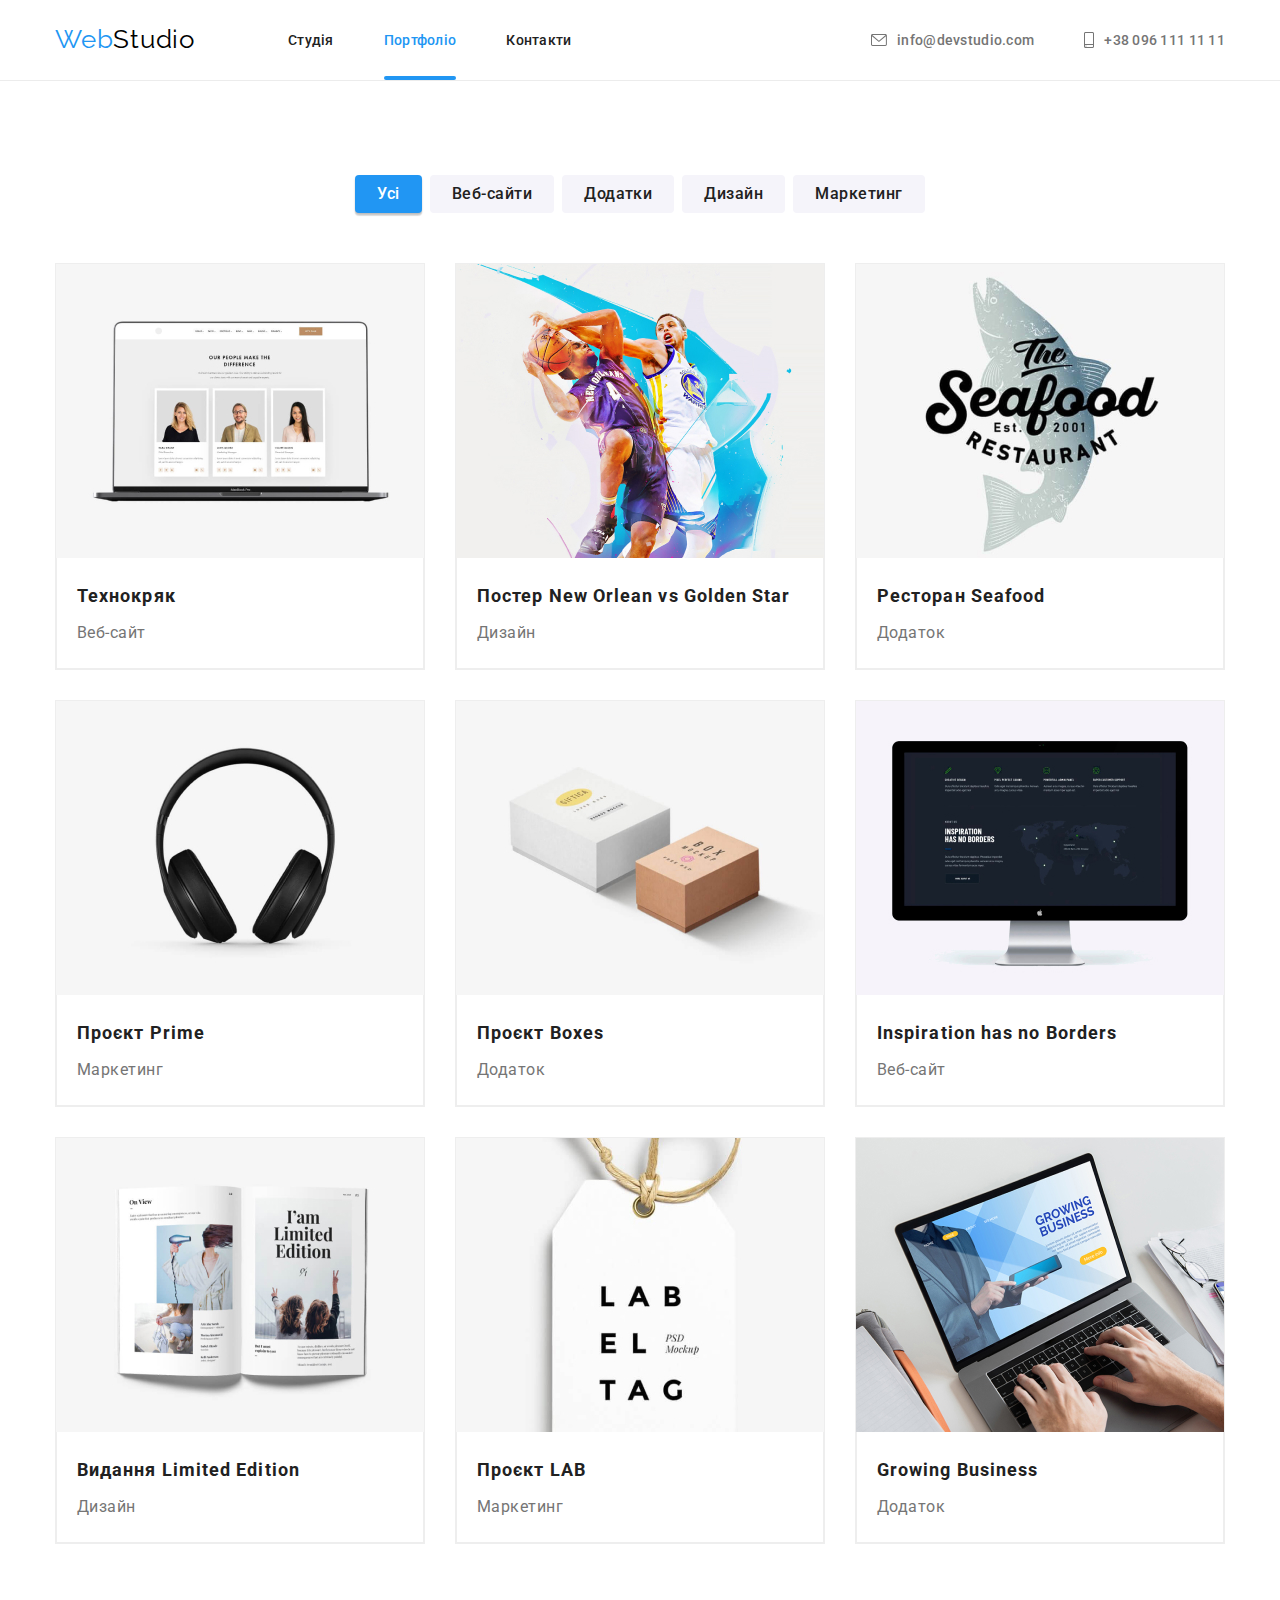
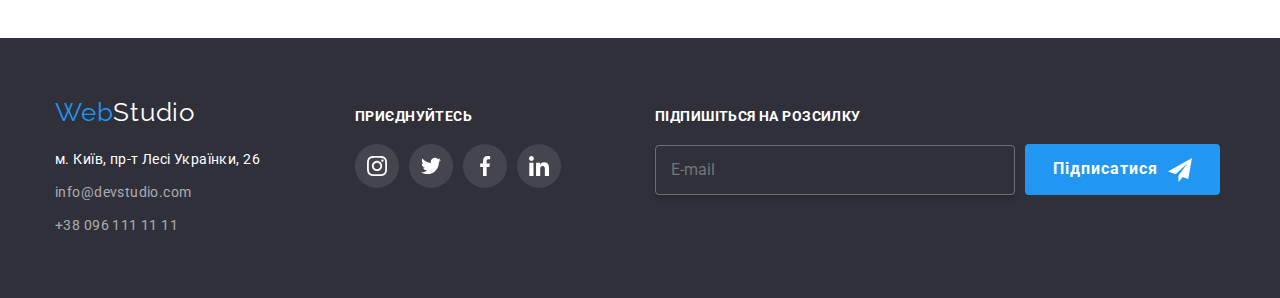
==== portfolio.html @ 236450a3 "Initial commit" ====
<!DOCTYPE html>
<html lang="uk">

<head>
    <meta charset="UTF-8">
    <meta name="viewport" content="width=device-width, initial-scale=1.0">
    <title>Portfolio</title>
    <link rel="stylesheet"
        href="https://cdnjs.cloudflare.com/ajax/libs/modern-normalize/2.0.0/modern-normalize.min.css">
    <link rel="stylesheet" href="./styles.css">
    <link
        href="https://fonts.googleapis.com/css2?family=Raleway:wght@700&family=Roboto:wght@400;500;700;900&display=swap"
        rel="stylesheet">
</head>

<body>
    <header class="border-box">
        <div class="container box-nav">
            <nav class="nav-menu">
                <a href="./index.html" class="logo"><span class="logo-item">Web</span>Studio</a>

                <ul class="list nopadding margine">
                    <li class="list-item"><a href="./index.html" class="link link-item">Студія</a></li>
                    <li class="list-item"><a href="./portfolio.html" class="link active link-item">Портфоліо</a></li>
                    <li class="list-item"><a href="" class="link link-item">Контакти</a></li>
                </ul>
            </nav>

            <ul class="list nav-menu nopadding">
                <li class="list-item">
                    <a href="mailto:info@devstudio.com" class="link address-link">
                        <svg class="mail">
                            <use href="./images/icons.svg#icon-envelope-hover"> </use>
                        </svg> info@devstudio.com</a>
                </li>
                <li class="list-item"><a href="tel:+380961111111" class="link address-link">
                        <svg class="phone">
                            <use href="./images/icons.svg#icon-smartphone"> </use>
                        </svg>+38 096 111 11 11</a>
                </li>
            </ul>
        </div>
    </header>
    <main>
        <section class="section">
            <div class="container">
                <ul class="list button-list">
                    <li class="button-item"> <button class="button-main current">Усі</button></li>
                    <li class="button-item"> <button class="button-main">Веб-сайти</button></li>
                    <li class="button-item"> <button class="button-main">Додатки</button></li>
                    <li class="button-item"> <button class="button-main">Дизайн</button></li>
                    <li class="button-item"> <button class="button-main">Маркетинг</button></li>
                </ul>
                <ul class="list nopadding card-set">
                    <li class="card-portfolio"> <a href="" class="card-link">
                            <div class="desc-text"><img src="./images/img01.jpg" alt="Веб-сайт Технокряк" width="370">
                                <p class="text">Ресурс пропонує комплексні пропозиції з різним рівнем функціоналу та
                                    сервісів. Все це
                                    дозволить відвідувачу отримати
                                    вичерпні відомості про компанію чи приватну особу.</p>
                            </div>
                            <div class="card-content">
                                <h3 class="card-title">Технокряк</h3>
                                <p class="card-sub">Веб-сайт</p>
                            </div>

                        </a>

                    </li>
                    <li class="card-portfolio"> <a href="" class="card-link">
                            <div class="desc-text"><img src="./images/img02.jpg" alt="Дизайн постера" width="370">

                                <p class="text">Ресурс пропонує комплексні пропозиції з різним рівнем функціоналу та
                                    сервісів. Все це
                                    дозволить відвідувачу отримати
                                    вичерпні відомості про компанію чи приватну особу.</p>
                            </div>


                            <div class="card-content">
                                <h3 class="card-title">Постер New Orlean vs Golden Star</h3>
                                <p class="card-sub">Дизайн</p>
                            </div>


                        </a>

                    </li>
                    <li class="card-portfolio"> <a href="" class="card-link">
                            <div class="desc-text"><img src="./images/img03.jpg" alt="Додаток ресторану" width="370">
                                <p class="text">Ресурс пропонує комплексні пропозиції з різним рівнем функціоналу та
                                    сервісів. Все це
                                    дозволить відвідувачу отримати
                                    вичерпні відомості про компанію чи приватну особу.</p>
                            </div>
                            <div class="card-content">
                                <h3 class="card-title">Ресторан Seafood</h3>
                                <p class="card-sub">Додаток</p>
                            </div>

                        </a>

                    </li>
                    <li class="card-portfolio"><a href="" class="card-link">
                            <div class="desc-text"><img src="./images/img04.jpg" alt="Маркетинг проєкту" width="370">
                                <p class="text">Ресурс пропонує комплексні пропозиції з різним рівнем функціоналу та
                                    сервісів. Все це
                                    дозволить відвідувачу отримати
                                    вичерпні відомості про компанію чи приватну особу.</p>
                            </div>
                            <div class="card-content">
                                <h3 class="card-title">Проєкт Prime</h3>
                                <p class="card-sub">Маркетинг</p>
                            </div>

                        </a>

                    </li>
                    <li class="card-portfolio"> <a href="" class="card-link">
                            <div class="desc-text"><img src="./images/img05.jpg" alt="Додаток проєкту Boxes"
                                    width="370">
                                <p class="text">Ресурс пропонує комплексні пропозиції з різним рівнем функціоналу та
                                    сервісів. Все це
                                    дозволить відвідувачу отримати
                                    вичерпні відомості про компанію чи приватну особу.</p>
                            </div>
                            <div class="card-content">
                                <h3 class="card-title">Проєкт Boxes</h3>
                                <p class="card-sub">Додаток</p>
                            </div>

                        </a>

                    </li>
                    <li class="card-portfolio"><a href="" class="card-link">
                            <div class="desc-text"><img class="img" src="./images/img06.jpg"
                                    alt="Веб-сайт Inspiration has no Borders" width="370">

                                <p class="text">Ресурс пропонує комплексні пропозиції з різним рівнем функціоналу та
                                    сервісів. Все це
                                    дозволить відвідувачу отримати
                                    вичерпні відомості про компанію чи приватну особу.</p>
                            </div>
                            <div class="card-content">
                                <h3 class="card-title">Inspiration has no Borders</h3>
                                <p class="card-sub">Веб-сайт</p>
                            </div>

                        </a>
                    </li>
                    <li class="card-portfolio"> <a href="" class="card-link">
                            <div class="desc-text"><img class="img" src="./images/img07.jpg" alt="Дизайн видання"
                                    width="370">
                                <p class="text">Ресурс пропонує комплексні пропозиції з різним рівнем функціоналу та
                                    сервісів. Все це
                                    дозволить відвідувачу отримати
                                    вичерпні відомості про компанію чи приватну особу.</p>
                            </div>
                            <div class="card-content">
                                <h3 class="card-title">Видання Limited Edition</h3>
                                <p class="card-sub">Дизайн</p>
                            </div>

                        </a>
                    </li>
                    <li class="card-portfolio"><a href="" class="card-link">
                            <div class="desc-text"><img class="img" src="./images/img08.jpg" alt="Маркетинг Проєкту LAB"
                                    width="370">
                                <p class="text">Ресурс пропонує комплексні пропозиції з різним рівнем функціоналу та
                                    сервісів. Все це
                                    дозволить відвідувачу отримати
                                    вичерпні відомості про компанію чи приватну особу.</p>
                            </div>
                            <div class="card-content">
                                <h3 class="card-title">Проєкт LAB</h3>
                                <p class="card-sub">Маркетинг</p>
                            </div>

                        </a>
                    </li>
                    <li class="card-portfolio"><a href="" class="card-link">
                            <div class="desc-text"><img class="img" src="./images/img09.jpg"
                                    alt="Додаток Growing Business" width="370">
                                <p class="text">Ресурс пропонує комплексні пропозиції з різним рівнем функціоналу та
                                    сервісів. Все це
                                    дозволить відвідувачу отримати
                                    вичерпні відомості про компанію чи приватну особу.</p>
                            </div>
                            <div class="card-content">
                                <h3 class="card-title">Growing Business</h3>
                                <p class="card-sub">Додаток</p>
                            </div>

                        </a>
                    </li>
                </ul>
            </div>
        </section>
    </main>

    <footer class="footer">
        <div class="container footer-box">
            <div class="address-footer nopadding"><a href="./index.html" class="logo-footer nopadding"><span
                        class="logo-item">Web</span>Studio</a>

                <address class="nopadding">
                    <p class="address-text">м. Київ, пр-т Лесі Українки, 26</p>
                    <ul class="footer-list nopadding">
                        <li class="footer-item"><a href="mailto:info@devstudio.com"
                                class="link address-item">info@devstudio.com</a></li>
                        <li class="footer-item"><a href="tel:+380961111111" class="link address-item">+38 096 111 11
                                11</a>
                        </li>
                    </ul>
                </address>
            </div>
            <div class="socialmedia-footer nopadding">
                <h3 class="socialmedia-title">Приєднуйтесь</h3>
                <ul class="list nopadding">
                    <li class="social-item"> <a class="footer-social" href="">
                            <svg class="footer-icon">
                                <use href="./images/icons.svg#icon-instagram-2"> </use>
                            </svg>
                        </a>
                    </li>
                    <li class="social-item"><a class="footer-social" href="">
                            <svg class="footer-icon">
                                <use href="./images/icons.svg#icon-twitter-1"> </use>
                            </svg>
                        </a></li>
                    <li class="social-item"><a class="footer-social" href=""><svg class="footer-icon">
                                <use href="./images/icons.svg#icon-facebook-1"> </use>
                            </svg></a></li>
                    <li class="social-item"><a class="footer-social" href=""><svg class="footer-icon">
                                <use href="./images/icons.svg#icon-linkedin-1"> </use>
                            </svg></a></li>
                </ul>
            </div>
            <div class="socialmedia-footer nopadding">

                <strong class="socialmedia-title">Підпишіться на розсилку </strong>
                <form class="footer-form"><label><input class="footer-mail-form" type="mail" name="usermail"
                            id="user-mail" placeholder="E-mail"></input></label>

                    <button type="submit" class="footer-follow-btn">Підписатися
                        <svg width="24" height="24" class="icon-send">
                            <use href="./images/symbol-defs.svg#icon-icon-send"> </use>
                        </svg>
                    </button>
                </form>
            </div>
        </div>

    </footer>
</body>

</html>
---- styles.css ----
:root {
    --text-color: #757575;
    --title-color: #212121;
    --background-color: #2F303A;
    --accent-color: #2196F3;
    --accent-text-color: #FFFFFF;
}

html {
    box-sizing: border-box;
}

*,
*::before,
*::after {
    box-sizing: inherit;
}

h1,
h2,
h3,
h4,
p {
    margin-top: 0;
    margin-bottom: 0;
}

body {
    font-family: 'Roboto', sans-serif;
    color: var(--title-color);
    background-color: var(--accent-text-color);
}

.container {
    width: 1200px;
    margin: 0px auto;
    padding: 0px 15px;
}

.section {
    padding-top: 94px;
    padding-bottom: 94px;
}

.nopadding {
    padding: 0px;
}

img {
    display: block;
}

/* Заголовки */
.work-title,
.team-title,
.clients-title {
    font-size: 36px;
    line-height: 1.17;
    letter-spacing: 0.03em;
    text-align: center;
    font-style: normal;
    font-weight: 700;
    color: var(--title-color);
    margin-bottom: 50px;
}

.future-title {
    font-size: 14px;
    line-height: 1.14;
    letter-spacing: 0.03em;
    text-transform: uppercase;
    margin-bottom: 10px;
}

.socialmedia-title {
    display: block;
    color: var(--accent-text-color);
    font-family: Roboto;
    font-size: 14px;
    font-style: normal;
    font-weight: 700;
    line-height: normal;
    letter-spacing: 0.42px;
    text-transform: uppercase;
    margin-bottom: 20px;
    width: 230px;
}

.work-text {
    position: absolute;
    bottom: 0;
    width: 100%;
    padding-top: 27px;
    padding-bottom: 27px;

    color: var(--accent-text-color);
    text-align: center;
    font-family: Roboto;
    font-size: 14px;
    font-style: normal;
    font-weight: 700;
    line-height: normal;
    letter-spacing: 0.42px;
    text-transform: uppercase;
    background-color: rgba(47, 48, 58, 0.80);
}


/* Списки */
.work-list .work-item+.work-item {
    margin-left: 30px;
}

.work-list {
    justify-content: center;
}

.team-item {
    color: var(--title-color);
    font-size: 16px;
    font-style: normal;
    font-weight: 500;
    line-height: normal;
    letter-spacing: 0.48px;
    margin-bottom: 10px;
}


.team-list {
    border-radius: 0px 0px 4px 4px;
    background: #FFF;
    box-shadow: 0px 2px 1px 0px rgba(0, 0, 0, 0.20), 0px 1px 1px 0px rgba(0, 0, 0, 0.14), 0px 1px 3px 0px rgba(0, 0, 0, 0.12);
}

.list .team-list+.team-list {
    margin-left: 30px;
}

.future-list .future-item+.future-item {
    margin-left: 30px;
}

.future-item {
    width: 270px;
}

.list {
    display: flex;
    list-style: none;
    margin-top: 0px;
    margin-bottom: 0px;
}

.work-item {
    position: relative;
}

.list-item {
    position: relative;
}


/* Абзац */
.future-text {

    font-size: 14px;
    line-height: 1.7;
    letter-spacing: 0.03em;
    color: var(--text-color);
    font-style: normal;
    font-weight: 400;

}

.team-text {
    color: var(--text-color);
    font-family: Roboto;
    font-size: 16px;
    line-height: normal;
    letter-spacing: 0.48px;
}




/* Герой */

.order {
    max-width: 1600px;
    height: 600px;
    margin-left: auto;
    margin-right: auto;
    background-image: linear-gradient(to right, rgba(47, 48, 58, 0.40), rgba(47, 48, 58, 0.40)), url("./images/ImgBG1.jpg");
    background-position: center;
    background-size: cover;
    background-repeat: no-repeat;
    background-color: var(--background-color);
    text-align: center;
    padding-top: 200px;
    padding-bottom: 200px;
}

.order-title {
    display: block;
    width: 700px;
    font-size: 44px;
    line-height: 1.37;
    letter-spacing: 0.06em;
    color: var(--accent-text-color);
    text-transform: uppercase;
    font-weight: 900;
    margin-left: auto;
    margin-right: auto;

}

.order-button {
    border-radius: 4px;
    color: var(--accent-text-color);
    box-shadow: 0px 4px 4px 0px rgba(0, 0, 0, 0.15);
    font-size: 16px;
    font-style: normal;
    font-weight: 700;
    line-height: 1.88;
    letter-spacing: 0.96px;
    background-color: var(--accent-color);
    padding: 10px 30px;
    margin-top: 30px;
    border-style: none;
    cursor: pointer;
}

/* Логотип */
.logo {
    display: block;
    padding: 0;
    font-family: Raleway;
    font-size: 26px;
    letter-spacing: 0.78px;
    text-decoration: none;
    color: #000;
    padding-top: 25px;
    padding-bottom: 25px;

}

.logo-footer {
    display: block;
    align-items: baseline;
    margin-bottom: 20px;
    font-family: Raleway;
    font-size: 26px;
    letter-spacing: 0.78px;
    text-decoration: none;
    color: var(--accent-text-color);
}

.logo-item {
    color: var(--accent-color);
}

/* Ссылки */
.link {
    color: var(--title-color);
    font-size: 14px;
    font-style: normal;
    font-weight: 500;
    line-height: normal;
    letter-spacing: 0.28px;
    text-decoration: none;

    transition-property: color;
    transition-duration: 250ms;
    transition-timing-function: cubic-bezier(0.4, 0, 0.2, 1);
}

.address-link {
    display: inline-flex;
    align-items: center;
    color: var(--text-color);
    font-size: 14px;
    font-weight: 500;
    line-height: normal;
    letter-spacing: 0.28px;
    text-decoration: none;
    padding-top: 32px;
    padding-bottom: 32px;

}

.link:hover,
.link:focus {
    color: var(--accent-color);
}

.link-item {
    display: block;
    padding: 32px 0px;
}

/* Футер */
.footer {
    background-color: var(--background-color);
    padding: 60px 0px;

    /* justify-items: baseline; */
}

.footer-box {
    display: flex;
    align-items: baseline;
    justify-items: flex-start;
}

.footer-item {
    display: block;
}

.footer-list .footer-item+.footer-item {
    margin-top: 9px;
}


.footer-list {
    list-style: none;
    display: block;
    margin: 9px 0px 0px 0px;
}

.address-text {
    display: block;
    color: var(--accent-text-color);
    font-size: 14px;
    line-height: 1.71;
    letter-spacing: 0.42px;
    font-style: normal;
}

.address-item {
    color: rgba(255, 255, 255, 0.60);
    font-size: 14px;
    line-height: 1.71;
    letter-spacing: 0.42px;
    font-style: normal;
    font-weight: 400;
    text-decoration: none;

}

/* Портфоліо */
.active::after {
    position: absolute;
    bottom: 0;
    display: block;
    width: 100%;
    height: 4px;
    content: '';
    background-color: var(--accent-color);
    border-radius: 2px;
}

.active {
    color: var(--accent-color);
}

.button-list {
    display: flex;
    justify-content: center;
    margin-bottom: 50px;
    padding: 0px;

}

.button-list .button-item+.button-item {
    margin-left: 8px;
}

.button-main {
    padding: 6px 22px;
    border-style: none;
    font-size: 16px;
    font-weight: 500;
    line-height: 1.63;
    letter-spacing: 0.48px;
    color: var(--title-color);
    border-radius: 4px;
    background: #F5F4FA;
    font-style: normal;

    transition: color 250ms cubic-bezier(0.4, 0, 0.2, 1), background-color 250ms cubic-bezier(0.4, 0, 0.2, 1), box-shadow 250ms cubic-bezier(0.4, 0, 0.2, 1);

}

.button-main:hover,
.button-main:focus {
    background-color: var(--accent-color);
    color: var(--accent-text-color);
    box-shadow: 0px 2px 2px 0px rgba(0, 0, 0, 0.12), 0px 1px 2px 0px rgba(0, 0, 0, 0.08), 0px 3px 1px 0px rgba(0, 0, 0, 0.10);
}

.current {
    background-color: var(--accent-color);
    color: var(--accent-text-color);
    box-shadow: 0px 2px 2px 0px rgba(0, 0, 0, 0.12), 0px 1px 2px 0px rgba(0, 0, 0, 0.08), 0px 3px 1px 0px rgba(0, 0, 0, 0.10);
}

.card-set {
    width: 1200px;

    display: flex;
    flex-wrap: wrap;
    flex-basis: calc(100% / 3 -30px);
    align-items: center;
    margin-top: -30px;
    margin-left: -30px;
}


.card-portfolio {

    width: 370px;
    flex-shrink: 0;
    margin-top: 30px;
    margin-left: 30px;
}

.card-link {
    display: flex;
    flex-wrap: wrap;
    width: 370px;
    text-decoration: none;
    border: 1px solid #EEE;
    background-color: var(--accent-text-color);
    transition: box-shadow 250ms cubic-bezier(0.4, 0, 0.2, 1);
}

.card-link:hover,
.card-link:focus {

    box-shadow: 1px 4px 6px 0px rgba(0, 0, 0, 0.16), 0px 4px 4px 0px rgba(0, 0, 0, 0.06), 0px 1px 1px 0px rgba(0, 0, 0, 0.12);

}

.desc-text {
    position: relative;
    overflow: hidden;
}

.desc-text::before {
    content: '';
    position: absolute;
    width: 100%;
    height: 100%;
    opacity: 0;
    background-color: rgba(33, 150, 243, 0.90);
    transform: translateY(100%);
    transition: transform 250ms cubic-bezier(0.4, 0, 0.2, 1), opacity 250ms cubic-bezier(0.4, 0, 0.2, 1);

}


.card-link:hover .desc-text::before,
.card-link:focus .desc-text::before {
    opacity: 1;
    transform: translateY(0);
}



.text {
    position: absolute;
    left: 24px;
    top: 63px;
    width: 322px;
    opacity: 0;
    transform: translateY(100%);
    transition: transform 250ms cubic-bezier(0.4, 0, 0.2, 1), opacity 250ms cubic-bezier(0.4, 0, 0.2, 1);

    color: var(--accent-text-color);
    font-size: 18px;
    font-style: normal;
    font-weight: 400;
    line-height: 1.55;
    letter-spacing: 0.54px;
}

.card-link:hover .text,
.card-link:focus .text {
    opacity: 1;
    transform: translateY(0);
}

.card-content {

    width: 370px;
    padding: 20px 20px;
    border: 1px solid #EEE;
    border-top: none;
    background-color: var(--accent-text-color);
}

/* .card-set .card-portfolio+.card-portfolio {
    margin-bottom: 30px;
    margin-left: 30px;
} */

.card-title {
    color: var(--title-color);
    font-size: 18px;
    font-style: normal;
    font-weight: 700;
    line-height: 2;
    letter-spacing: 1.08px;
    text-decoration: none;
    margin-bottom: 4px;
}


.card-sub {
    font-size: 16px;
    font-style: normal;
    font-weight: 400;
    line-height: 1.88;
    letter-spacing: 0.48px;
    color: var(--text-color);
}

.section-team {
    background-color: #F5F4FA;
    text-align: center;
    display: flex
}

/* Контейнеры */

.box-nav {
    display: flex;
    justify-content: space-between;
}

.border-box {
    border-bottom: 1px solid #ECECEC;
}

.nav-menu {
    display: flex;
    align-items: center;
    /* color: var(--text-color); */
    /* color: #757575; */
}


.box-future {
    padding-bottom: 94px;
}

.text-box {
    padding: 30px 30px;
}

/* fill="#2196f3" style="fill: var(--color1, #2196f3)" */
.box-nav .list-item+.list-item {
    margin-left: 50px;
}

.margine {
    margin-left: 93px;
}

.socialmedia-footer {
    margin: 0px 0px 0px 70px;
}


.address-footer {
    display: inline-block;
    width: 230px;
    margin: 0px 0px;
}

/* Изображения */
.address-link .mail {
    width: 16px;
    height: 12px;
    margin-right: 10px;
    background-size: contain;
    background-position: center;
    fill: currentColor;
}

.address-link .phone {
    width: 10px;
    height: 16px;
    margin-right: 10px;
    background-size: contain;
    fill: currentColor;
}

.box-icons {
    display: flex;
    width: 270px;
    height: 120px;
    justify-content: center;
    background-color: #F5F4FA;
    border-radius: 4px;
    margin-bottom: 30px;
}

.antenna,
.clock,
.diagram,
.astronaut {
    display: block;
    align-self: center;
    width: 70px;
    height: 70px;

}

.social-list {
    margin: 16px 0px 0px 0px;
}

.social-item+.social-item {
    margin-left: 10px;
}

.social-icons {
    display: inline-flex;
    justify-content: center;
    width: 44px;
    height: 44px;
    border-radius: 50%;
    fill: #AFB1B8;

    transition: fill 250ms cubic-bezier(0.4, 0, 0.2, 1), background-color 250ms cubic-bezier(0.4, 0, 0.2, 1);

}

.social-icons:hover,
.social-icons:focus {
    background-color: var(--accent-color);
    fill: var(--accent-text-color);
}

.social-logo {
    display: inline-flex;
    align-self: center;
    background-size: contain;
    width: 20px;
    height: 20px;
}




.clients-icon {
    display: inline-flex;
    justify-content: center;
    width: 170px;
    height: 92px;
    border-radius: 4px;
    border: 1px solid #AFB1B8;
    fill: #AFB1B8;

    transition: border 250ms cubic-bezier(0.4, 0, 0.2, 1), fill 250ms cubic-bezier(0.4, 0, 0.2, 1);

}

.clients-list+.clients-list {
    margin-left: 30px;
}

.client-logo {
    display: inline-flex;
    align-self: center;
    width: 106px;
    height: 60px;
}

.clients-icon:hover,
.clients-icon:focus {
    border: 1px solid var(--accent-color);
    fill: var(--accent-color);
}


.footer-social {
    display: flex;
    align-items: center;
    justify-content: center;
    width: 44px;
    height: 44px;
    border-radius: 50%;
    background-color: rgba(255, 255, 255, 0.10);

    transition: background-color 250ms cubic-bezier(0.4, 0, 0.2, 1);

}

.footer-icon {
    display: flex;
    justify-self: center;
    align-self: center;
    width: 20px;
    height: 20px;
    fill: var(--accent-text-color);
}

.footer-social:hover,
.footer-social:focus {
    background-color: var(--accent-color);
}

.social-item+.social-item {
    margin-left: 10px;
}

.footer-form {
    display: flex;
    align-items: center;
}

.footer-mail-form {
    display: flex;
    align-items: center;
    width: 360px;
    height: 50px;
    padding: 15px 15px;
    border-radius: 4px;
    border: 1px solid rgba(255, 255, 255, 0.30);
    box-shadow: 0px 4px 4px 0px rgba(0, 0, 0, 0.15);
    background-color: transparent;
    outline: transparent;

    color: var(--accent-text-color);
}


.footer-follow-btn {
    display: flex;
    align-items: center;
    padding: 10px 28px;
    margin-left: 10px;

    background-color: var(--accent-color);
    color: var(--accent-text-color);
    text-align: start;
    font-size: 16px;
    font-style: normal;
    font-weight: 700;
    line-height: 1.9;
    /* 187.5% */
    letter-spacing: 0.96px;
    border: none;
    border-radius: 4px;
    cursor: pointer;

}

.footer-follow-btn .icon-send {
    margin-left: 10px;
    background-size: contain;
    background-position: center;
    fill: currentColor
}

/* modal */
.overlay {
    position: fixed;
    top: 0;
    left: 0;
    width: 100%;
    height: 100%;
    z-index: 1;
    opacity: 1;
    visibility: visible;
    background-color: rgba(0, 0, 0, 0.20);
    transition: opacity 250ms cubic-bezier(0.4, 0, 0.2, 1), visibility 250ms cubic-bezier(0.4, 0, 0.2, 1);

}

.overlay.is-hidden {
    opacity: 0;
    pointer-events: none;
    visibility: hidden;

}

.overlay.is-hidden .modal {
    transform: translate(-50%, -50%) scale(0.8);
}

.modal {
    position: absolute;
    width: 528px;
    height: 581px;
    left: 50%;
    top: 50%;
    padding: 40px 40px;
    transform: translate(-50%, -50%) scale(1);

    background-color: var(--accent-text-color);
    border-radius: 4px;
    box-shadow: 0px 2px 1px 0px rgba(0, 0, 0, 0.20), 0px 1px 1px 0px rgba(0, 0, 0, 0.14), 0px 1px 3px 0px rgba(0, 0, 0, 0.12);
    transition: transform 250ms cubic-bezier(0.4, 0, 0.2, 1);
}

.closebtn {
    position: absolute;
    width: 30px;
    height: 30px;
    right: 8px;
    top: 8px;
    display: flex;
    justify-content: center;
    align-content: center;
    padding: 0px 0px;

    /* stroke-width: 1px;
    stroke: rgba(0, 0, 0, 0.10); */
    border: 1px solid rgba(0, 0, 0, 0.10);
    border-radius: 50%;
    background-color: transparent;

    cursor: pointer;
}

.close {
    display: flex;
    justify-self: center;
    align-self: center;
    width: 18px;
    height: 18px;
    background-size: contain;
    fill: black;

    transition: fill 250ms cubic-bezier(0.4, 0, 0.2, 1);
}

.closebtn:hover>.close,
.closebtn:focus>.close {
    fill: var(--accent-color);
}

/* FORM */
.modal-form {
    width: 100%;
}

.modal-title {
    display: block;
    text-align: center;
    font-size: 20px;
    font-style: normal;
    font-weight: 700;
    line-height: normal;
    letter-spacing: 0.6px;
    color: var(--title-color);
    margin-bottom: 30px;
}

.form-group {
    position: relative;
    display: block;
    /* width: 100%; */

}

.modal-form .form-group+.form-group {
    margin-top: 28px;
}

.form-modal-input {
    width: 100%;
    height: 40px;
    border-radius: 4px;
    padding: 10px 10px 10px 35px;
    background-color: transparent;
    outline: 1px solid rgba(33, 33, 33, 0.20);
    outline-offset: -1px;
    border-color: transparent;
    transition: outline 250ms cubic-bezier(0.4, 0, 0.2, 1);
}

.form-modal-input:focus {
    outline: solid var(--accent-color);
}

.form-group:focus-within>.form-icon {
    fill: var(--accent-color);
}

.form-comment-input {
    display: block;
    position: relative;
    width: 100%;
    height: 120px;
    border-radius: 4px;
    outline: 1px solid rgba(33, 33, 33, 0.20);
    outline-offset: -1px;
    border-color: transparent;
    padding: 12px 16px;
    background-color: transparent;
    resize: none;

    color: var(--text-color);
    font-size: 12px;
    font-style: normal;
    font-weight: 400;
    line-height: normal;
    letter-spacing: 0.12px;

    transition: outline 250ms cubic-bezier(0.4, 0, 0.2, 1);
}



.form-comment-input:focus {
    outline: solid var(--accent-color);
}


.form-label {
    position: absolute;
    top: -20px;
    left: 0;

    color: var(--text-color);
    font-size: 12px;
    font-style: normal;
    font-weight: 400;
    line-height: normal;
    letter-spacing: 0.12px;

}

.form-group-policy {
    display: flex;
    justify-content: center;
    align-items: center;
    margin-top: 20px;
}



.checkbox-text {
    color: var(--text-color);
    font-size: 14px;
    font-style: normal;
    font-weight: 400;
    line-height: 1.71;
    /* 171.429% */
    letter-spacing: 0.42px;

}

.form-icon-check {
    display: flex;
    align-items: center;
    justify-content: center;
    width: 17px;
    height: 17px;
    margin-right: 7px;


    outline: 2px solid var(--title-color);
    border-radius: 2px;
    outline-offset: -2px;
    border: transparent;
    cursor: pointer;

    transition: outline 250ms cubic-bezier(0.4, 0, 0.2, 1), background-color 250ms cubic-bezier(0.4, 0, 0.2, 1);
}

.form-modal-policy:focus+.form-icon-check {
    outline: solid var(--accent-color);
}

.form-modal-policy:checked+.form-icon-check {
    outline: solid var(--accent-color);
    background-color: var(--accent-color);
}

.icon-check {
    fill: var(--accent-text-color);
    opacity: 0;
    transition: opacity 250ms cubic-bezier(0.4, 0, 0.2, 1);
}


.form-modal-policy:checked+.form-icon-check .icon-check {
    opacity: 1;
}

.form-modal-policy.is-hidden {
    opacity: 0;
    pointer-events: none;
    visibility: hidden;

}



.policy {
    color: var(--accent-color);
    font-size: 14px;
    font-style: normal;
    font-weight: 400;
    line-height: 1.71;
    /* 171.429% */
    letter-spacing: 0.42px;
    text-decoration: underline;
}


.form-icon {
    position: absolute;
    left: 10px;
    top: 10px;
    fill: var(--title-color);

    transition: fill 250ms cubic-bezier(0.4, 0, 0.2, 1);
}



.form-btn {
    width: 200px;
    height: 50px;
    margin-top: 30px;
    padding: 0px 0px;
    color: var(--accent-text-color);
    text-align: center;
    font-size: 16px;
    font-style: normal;
    font-weight: 700;
    line-height: 1.9;
    letter-spacing: 0.96px;
    border-style: none;
    border-radius: 4px;
    background: var(--accent-color);
    box-shadow: 0px 4px 4px 0px rgba(0, 0, 0, 0.15);
}
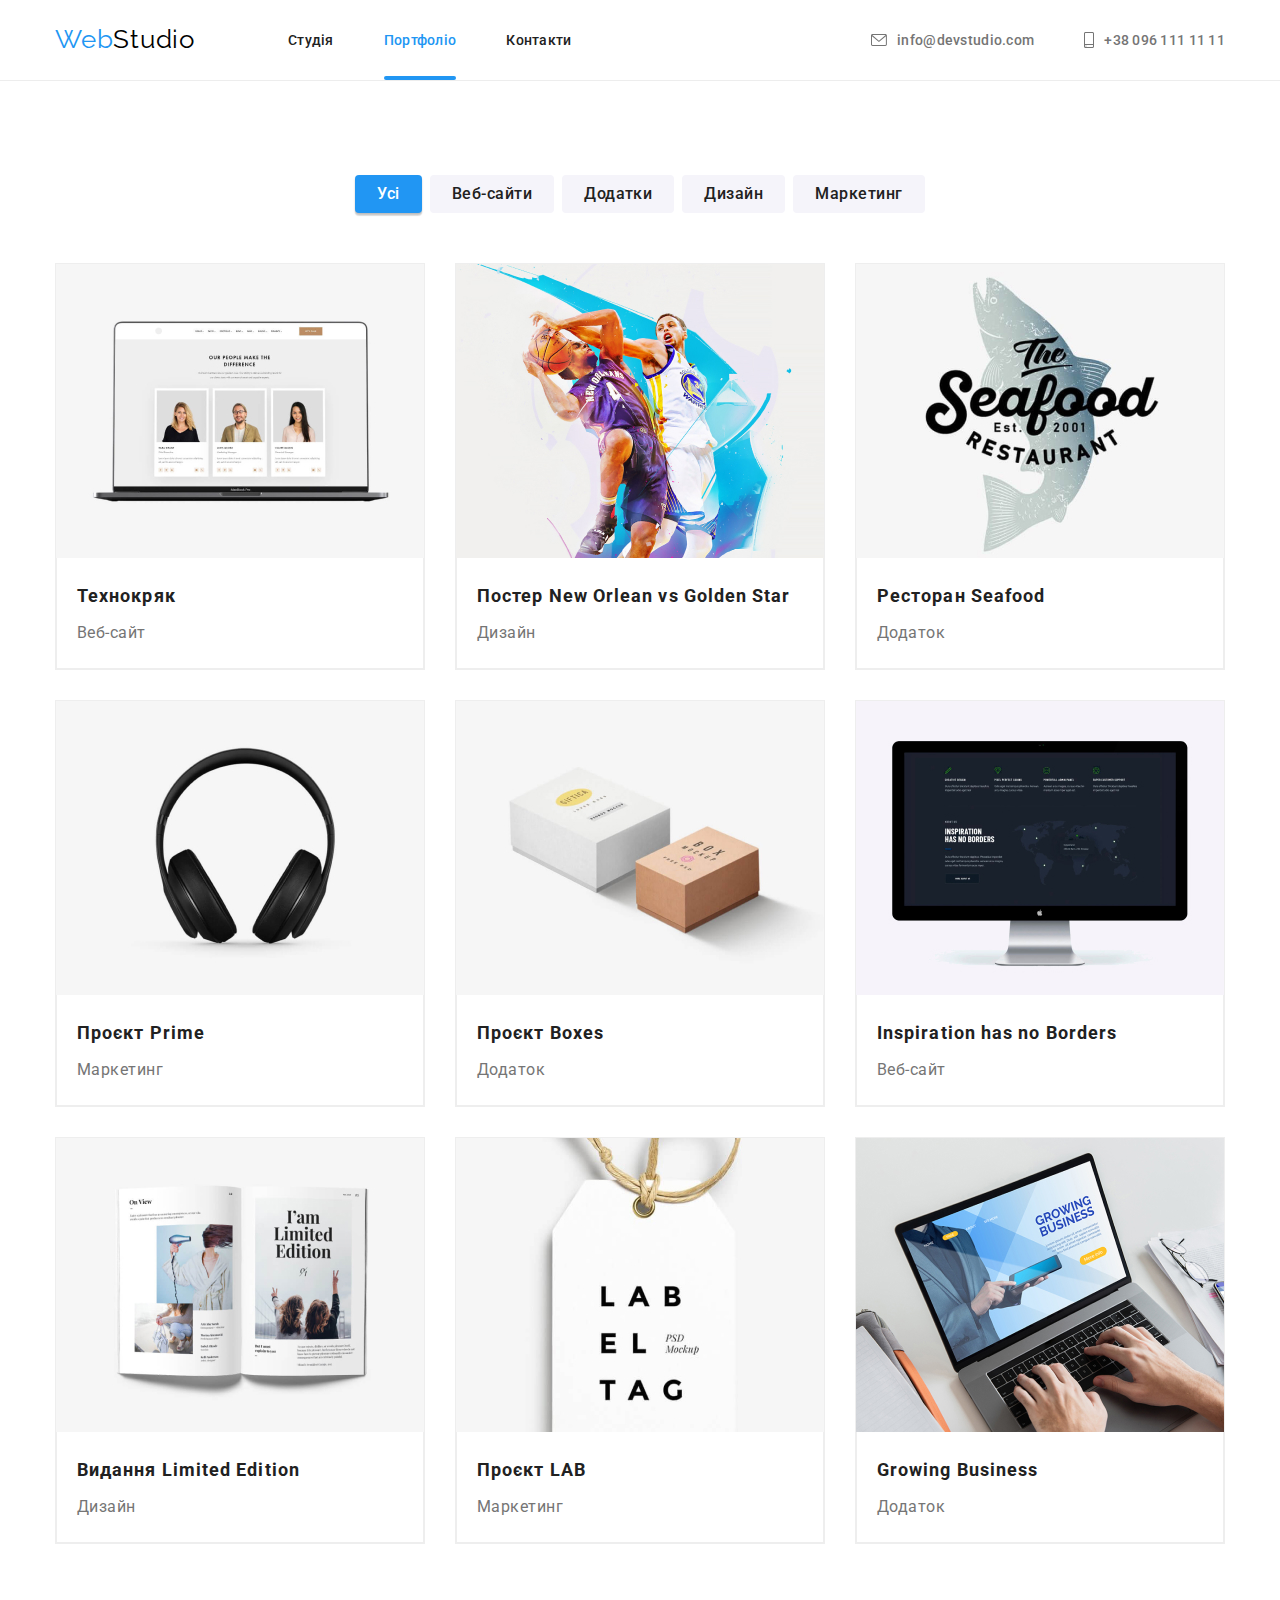
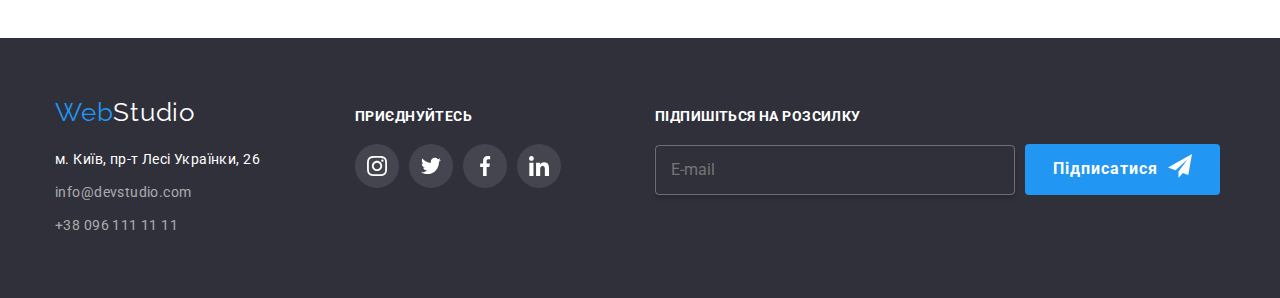
==== commit 61a57a2d: "hw-7" ====
--- a/portfolio.html
+++ b/portfolio.html
@@ -8,187 +8,212 @@
     <link rel="stylesheet"
         href="https://cdnjs.cloudflare.com/ajax/libs/modern-normalize/2.0.0/modern-normalize.min.css">
     <link rel="stylesheet" href="./styles.css">
+    <link rel="stylesheet" href="./css/main.min.css">
     <link
         href="https://fonts.googleapis.com/css2?family=Raleway:wght@700&family=Roboto:wght@400;500;700;900&display=swap"
         rel="stylesheet">
 </head>
 
 <body>
-    <header class="border-box">
-        <div class="container box-nav">
-            <nav class="nav-menu">
-                <a href="./index.html" class="logo"><span class="logo-item">Web</span>Studio</a>
-
-                <ul class="list nopadding margine">
-                    <li class="list-item"><a href="./index.html" class="link link-item">Студія</a></li>
-                    <li class="list-item"><a href="./portfolio.html" class="link active link-item">Портфоліо</a></li>
-                    <li class="list-item"><a href="" class="link link-item">Контакти</a></li>
+    <header class="header">
+
+        <div class="container header__container">
+            <nav class="navigation">
+                <a href="./index.html" class="logo"><span class="footer__logo-item">Web</span>Studio</a>
+
+                <ul class="list nopadding margine header-navigation__list">
+                    <li class="list-item header-navigation"><a href="./index.html"
+                            class="link header-navigation__link">Студія</a></li>
+                    <li class="list-item header-navigation"><a href="./portfolio.html"
+                            class="link header-navigation__link header-navigation__link_active">Портфоліо</a></li>
+                    <li class="list-item header-navigation"><a href="" class="link header-navigation__link">Контакти</a>
+                    </li>
                 </ul>
             </nav>
 
-            <ul class="list nav-menu nopadding">
-                <li class="list-item">
-                    <a href="mailto:info@devstudio.com" class="link address-link">
+            <ul class="list nopadding header-contacts">
+                <li class="list-item header-contacts__mail">
+                    <a href="mailto:info@devstudio.com" class="link contacts__link">
                         <svg class="mail">
                             <use href="./images/icons.svg#icon-envelope-hover"> </use>
                         </svg> info@devstudio.com</a>
                 </li>
-                <li class="list-item"><a href="tel:+380961111111" class="link address-link">
+                <li class="list-item header-contacts__phone"><a href="tel:+380961111111" class="link contacts__link">
                         <svg class="phone">
                             <use href="./images/icons.svg#icon-smartphone"> </use>
                         </svg>+38 096 111 11 11</a>
                 </li>
             </ul>
         </div>
+
     </header>
+
     <main>
         <section class="section">
             <div class="container">
-                <ul class="list button-list">
-                    <li class="button-item"> <button class="button-main current">Усі</button></li>
-                    <li class="button-item"> <button class="button-main">Веб-сайти</button></li>
-                    <li class="button-item"> <button class="button-main">Додатки</button></li>
-                    <li class="button-item"> <button class="button-main">Дизайн</button></li>
-                    <li class="button-item"> <button class="button-main">Маркетинг</button></li>
-                </ul>
-                <ul class="list nopadding card-set">
-                    <li class="card-portfolio"> <a href="" class="card-link">
-                            <div class="desc-text"><img src="./images/img01.jpg" alt="Веб-сайт Технокряк" width="370">
-                                <p class="text">Ресурс пропонує комплексні пропозиції з різним рівнем функціоналу та
-                                    сервісів. Все це
-                                    дозволить відвідувачу отримати
-                                    вичерпні відомості про компанію чи приватну особу.</p>
-                            </div>
-                            <div class="card-content">
-                                <h3 class="card-title">Технокряк</h3>
-                                <p class="card-sub">Веб-сайт</p>
-                            </div>
-
-                        </a>
-
-                    </li>
-                    <li class="card-portfolio"> <a href="" class="card-link">
-                            <div class="desc-text"><img src="./images/img02.jpg" alt="Дизайн постера" width="370">
-
-                                <p class="text">Ресурс пропонує комплексні пропозиції з різним рівнем функціоналу та
-                                    сервісів. Все це
-                                    дозволить відвідувачу отримати
-                                    вичерпні відомості про компанію чи приватну особу.</p>
-                            </div>
-
-
-                            <div class="card-content">
-                                <h3 class="card-title">Постер New Orlean vs Golden Star</h3>
-                                <p class="card-sub">Дизайн</p>
-                            </div>
-
-
-                        </a>
-
-                    </li>
-                    <li class="card-portfolio"> <a href="" class="card-link">
-                            <div class="desc-text"><img src="./images/img03.jpg" alt="Додаток ресторану" width="370">
-                                <p class="text">Ресурс пропонує комплексні пропозиції з різним рівнем функціоналу та
-                                    сервісів. Все це
-                                    дозволить відвідувачу отримати
-                                    вичерпні відомості про компанію чи приватну особу.</p>
-                            </div>
-                            <div class="card-content">
-                                <h3 class="card-title">Ресторан Seafood</h3>
-                                <p class="card-sub">Додаток</p>
-                            </div>
-
-                        </a>
-
-                    </li>
-                    <li class="card-portfolio"><a href="" class="card-link">
-                            <div class="desc-text"><img src="./images/img04.jpg" alt="Маркетинг проєкту" width="370">
-                                <p class="text">Ресурс пропонує комплексні пропозиції з різним рівнем функціоналу та
-                                    сервісів. Все це
-                                    дозволить відвідувачу отримати
-                                    вичерпні відомості про компанію чи приватну особу.</p>
-                            </div>
-                            <div class="card-content">
-                                <h3 class="card-title">Проєкт Prime</h3>
-                                <p class="card-sub">Маркетинг</p>
-                            </div>
-
-                        </a>
-
-                    </li>
-                    <li class="card-portfolio"> <a href="" class="card-link">
-                            <div class="desc-text"><img src="./images/img05.jpg" alt="Додаток проєкту Boxes"
+                <ul class="list button__list">
+                    <li class="button__item"> <button class="button__main button__main_current">Усі</button></li>
+                    <li class="button__item"> <button class="button__main">Веб-сайти</button></li>
+                    <li class="button__item"> <button class="button__main">Додатки</button></li>
+                    <li class="button__item"> <button class="button__main">Дизайн</button></li>
+                    <li class="button__item"> <button class="button__main">Маркетинг</button></li>
+                </ul>
+                <ul class="list nopadding card__list">
+                    <li class="card__portfolio"> <a href="" class="card__link">
+                            <div class="card__box"><img src="./images/img01.jpg" alt="Веб-сайт Технокряк" width="370">
+                                <p class="card__description">Ресурс пропонує комплексні пропозиції з різним рівнем
+                                    функціоналу
+                                    та
+                                    сервісів. Все це
+                                    дозволить відвідувачу отримати
+                                    вичерпні відомості про компанію чи приватну особу.</p>
+                            </div>
+                            <div class="card__content">
+                                <h3 class="card__title">Технокряк</h3>
+                                <p class="card__text">Веб-сайт</p>
+                            </div>
+
+                        </a>
+
+                    </li>
+                    <li class="card__portfolio"> <a href="" class="card__link">
+                            <div class="card__box"><img src="./images/img02.jpg" alt="Дизайн постера" width="370">
+
+                                <p class="card__description">Ресурс пропонує комплексні пропозиції з різним рівнем
+                                    функціоналу
+                                    та
+                                    сервісів. Все це
+                                    дозволить відвідувачу отримати
+                                    вичерпні відомості про компанію чи приватну особу.</p>
+                            </div>
+
+
+                            <div class="card__content">
+                                <h3 class="card__title">Постер New Orlean vs Golden Star</h3>
+                                <p class="card__text">Дизайн</p>
+                            </div>
+
+
+                        </a>
+
+                    </li>
+                    <li class="card__portfolio"> <a href="" class="card__link">
+                            <div class="card__box"><img src="./images/img03.jpg" alt="Додаток ресторану" width="370">
+                                <p class="card__description">Ресурс пропонує комплексні пропозиції з різним рівнем
+                                    функціоналу
+                                    та
+                                    сервісів. Все це
+                                    дозволить відвідувачу отримати
+                                    вичерпні відомості про компанію чи приватну особу.</p>
+                            </div>
+                            <div class="card__content">
+                                <h3 class="card__title">Ресторан Seafood</h3>
+                                <p class="card__text">Додаток</p>
+                            </div>
+
+                        </a>
+
+                    </li>
+                    <li class="card__portfolio"><a href="" class="card__link">
+                            <div class="card__box"><img src="./images/img04.jpg" alt="Маркетинг проєкту" width="370">
+                                <p class="card__description">Ресурс пропонує комплексні пропозиції з різним рівнем
+                                    функціоналу
+                                    та
+                                    сервісів. Все це
+                                    дозволить відвідувачу отримати
+                                    вичерпні відомості про компанію чи приватну особу.</p>
+                            </div>
+                            <div class="card__content">
+                                <h3 class="card__title">Проєкт Prime</h3>
+                                <p class="card__text">Маркетинг</p>
+                            </div>
+
+                        </a>
+
+                    </li>
+                    <li class="card__portfolio"> <a href="" class="card__link">
+                            <div class="card__box"><img src="./images/img05.jpg" alt="Додаток проєкту Boxes"
                                     width="370">
-                                <p class="text">Ресурс пропонує комплексні пропозиції з різним рівнем функціоналу та
-                                    сервісів. Все це
-                                    дозволить відвідувачу отримати
-                                    вичерпні відомості про компанію чи приватну особу.</p>
-                            </div>
-                            <div class="card-content">
-                                <h3 class="card-title">Проєкт Boxes</h3>
-                                <p class="card-sub">Додаток</p>
-                            </div>
-
-                        </a>
-
-                    </li>
-                    <li class="card-portfolio"><a href="" class="card-link">
-                            <div class="desc-text"><img class="img" src="./images/img06.jpg"
+                                <p class="card__description">Ресурс пропонує комплексні пропозиції з різним рівнем
+                                    функціоналу
+                                    та
+                                    сервісів. Все це
+                                    дозволить відвідувачу отримати
+                                    вичерпні відомості про компанію чи приватну особу.</p>
+                            </div>
+                            <div class="card__content">
+                                <h3 class="card__title">Проєкт Boxes</h3>
+                                <p class="card__text">Додаток</p>
+                            </div>
+
+                        </a>
+
+                    </li>
+                    <li class="card__portfolio"><a href="" class="card__link">
+                            <div class="card__box"><img class="img" src="./images/img06.jpg"
                                     alt="Веб-сайт Inspiration has no Borders" width="370">
 
-                                <p class="text">Ресурс пропонує комплексні пропозиції з різним рівнем функціоналу та
-                                    сервісів. Все це
-                                    дозволить відвідувачу отримати
-                                    вичерпні відомості про компанію чи приватну особу.</p>
-                            </div>
-                            <div class="card-content">
-                                <h3 class="card-title">Inspiration has no Borders</h3>
-                                <p class="card-sub">Веб-сайт</p>
-                            </div>
-
-                        </a>
-                    </li>
-                    <li class="card-portfolio"> <a href="" class="card-link">
-                            <div class="desc-text"><img class="img" src="./images/img07.jpg" alt="Дизайн видання"
+                                <p class="card__description">Ресурс пропонує комплексні пропозиції з різним рівнем
+                                    функціоналу
+                                    та
+                                    сервісів. Все це
+                                    дозволить відвідувачу отримати
+                                    вичерпні відомості про компанію чи приватну особу.</p>
+                            </div>
+                            <div class="card__content">
+                                <h3 class="card__title">Inspiration has no Borders</h3>
+                                <p class="card__text">Веб-сайт</p>
+                            </div>
+
+                        </a>
+                    </li>
+                    <li class="card__portfolio"> <a href="" class="card__link">
+                            <div class="card__box"><img class="img" src="./images/img07.jpg" alt="Дизайн видання"
                                     width="370">
-                                <p class="text">Ресурс пропонує комплексні пропозиції з різним рівнем функціоналу та
-                                    сервісів. Все це
-                                    дозволить відвідувачу отримати
-                                    вичерпні відомості про компанію чи приватну особу.</p>
-                            </div>
-                            <div class="card-content">
-                                <h3 class="card-title">Видання Limited Edition</h3>
-                                <p class="card-sub">Дизайн</p>
-                            </div>
-
-                        </a>
-                    </li>
-                    <li class="card-portfolio"><a href="" class="card-link">
-                            <div class="desc-text"><img class="img" src="./images/img08.jpg" alt="Маркетинг Проєкту LAB"
+                                <p class="card__description">Ресурс пропонує комплексні пропозиції з різним рівнем
+                                    функціоналу
+                                    та
+                                    сервісів. Все це
+                                    дозволить відвідувачу отримати
+                                    вичерпні відомості про компанію чи приватну особу.</p>
+                            </div>
+                            <div class="card__content">
+                                <h3 class="card__title">Видання Limited Edition</h3>
+                                <p class="card__text">Дизайн</p>
+                            </div>
+
+                        </a>
+                    </li>
+                    <li class="card__portfolio"><a href="" class="card__link">
+                            <div class="card__box"><img class="img" src="./images/img08.jpg" alt="Маркетинг Проєкту LAB"
                                     width="370">
-                                <p class="text">Ресурс пропонує комплексні пропозиції з різним рівнем функціоналу та
-                                    сервісів. Все це
-                                    дозволить відвідувачу отримати
-                                    вичерпні відомості про компанію чи приватну особу.</p>
-                            </div>
-                            <div class="card-content">
-                                <h3 class="card-title">Проєкт LAB</h3>
-                                <p class="card-sub">Маркетинг</p>
-                            </div>
-
-                        </a>
-                    </li>
-                    <li class="card-portfolio"><a href="" class="card-link">
-                            <div class="desc-text"><img class="img" src="./images/img09.jpg"
+                                <p class="card__description">Ресурс пропонує комплексні пропозиції з різним рівнем
+                                    функціоналу
+                                    та
+                                    сервісів. Все це
+                                    дозволить відвідувачу отримати
+                                    вичерпні відомості про компанію чи приватну особу.</p>
+                            </div>
+                            <div class="card__content">
+                                <h3 class="card__title">Проєкт LAB</h3>
+                                <p class="card__text">Маркетинг</p>
+                            </div>
+
+                        </a>
+                    </li>
+                    <li class="card__portfolio"><a href="" class="card__link">
+                            <div class="card__box"><img class="img" src="./images/img09.jpg"
                                     alt="Додаток Growing Business" width="370">
-                                <p class="text">Ресурс пропонує комплексні пропозиції з різним рівнем функціоналу та
-                                    сервісів. Все це
-                                    дозволить відвідувачу отримати
-                                    вичерпні відомості про компанію чи приватну особу.</p>
-                            </div>
-                            <div class="card-content">
-                                <h3 class="card-title">Growing Business</h3>
-                                <p class="card-sub">Додаток</p>
+                                <p class="card__description">Ресурс пропонує комплексні пропозиції з різним рівнем
+                                    функціоналу
+                                    та
+                                    сервісів. Все це
+                                    дозволить відвідувачу отримати
+                                    вичерпні відомості про компанію чи приватну особу.</p>
+                            </div>
+                            <div class="card__content">
+                                <h3 class="card__title">Growing Business</h3>
+                                <p class="card__text">Додаток</p>
                             </div>
 
                         </a>
@@ -199,50 +224,52 @@
     </main>
 
     <footer class="footer">
-        <div class="container footer-box">
-            <div class="address-footer nopadding"><a href="./index.html" class="logo-footer nopadding"><span
-                        class="logo-item">Web</span>Studio</a>
-
-                <address class="nopadding">
-                    <p class="address-text">м. Київ, пр-т Лесі Українки, 26</p>
-                    <ul class="footer-list nopadding">
-                        <li class="footer-item"><a href="mailto:info@devstudio.com"
-                                class="link address-item">info@devstudio.com</a></li>
-                        <li class="footer-item"><a href="tel:+380961111111" class="link address-item">+38 096 111 11
+        <div class="container footer__box">
+            <div class="footer__address nopadding"><a href="./index.html" class="footer__logo nopadding"><span
+                        class="footer__logo-item">Web</span>Studio</a>
+
+                <address class="nopadding address">
+                    <p class="address__text">м. Київ, пр-т Лесі Українки, 26</p>
+                    <ul class="address__list nopadding">
+                        <li class="address__item"><a href="mailto:info@devstudio.com"
+                                class="link address__link">info@devstudio.com</a></li>
+                        <li class="address__item"><a href="tel:+380961111111" class="link address__link">+38 096 111 11
                                 11</a>
                         </li>
                     </ul>
                 </address>
             </div>
-            <div class="socialmedia-footer nopadding">
-                <h3 class="socialmedia-title">Приєднуйтесь</h3>
+            <div class="footer__social nopadding">
+                <h3 class="footer__title">Приєднуйтесь</h3>
                 <ul class="list nopadding">
-                    <li class="social-item"> <a class="footer-social" href="">
-                            <svg class="footer-icon">
+                    <li class="footer__social-item"> <a class="footer__social-link" href="">
+                            <svg class="footer__social-icon">
                                 <use href="./images/icons.svg#icon-instagram-2"> </use>
                             </svg>
                         </a>
                     </li>
-                    <li class="social-item"><a class="footer-social" href="">
-                            <svg class="footer-icon">
+                    <li class="footer__social-item"><a class="footer__social-link" href="">
+                            <svg class="footer__social-icon">
                                 <use href="./images/icons.svg#icon-twitter-1"> </use>
                             </svg>
                         </a></li>
-                    <li class="social-item"><a class="footer-social" href=""><svg class="footer-icon">
+                    <li class="footer__social-item"><a class="footer__social-link" href=""><svg
+                                class="footer__social-icon">
                                 <use href="./images/icons.svg#icon-facebook-1"> </use>
                             </svg></a></li>
-                    <li class="social-item"><a class="footer-social" href=""><svg class="footer-icon">
+                    <li class="footer__social-item"><a class="footer__social-link" href=""><svg
+                                class="footer__social-icon">
                                 <use href="./images/icons.svg#icon-linkedin-1"> </use>
                             </svg></a></li>
                 </ul>
             </div>
-            <div class="socialmedia-footer nopadding">
-
-                <strong class="socialmedia-title">Підпишіться на розсилку </strong>
-                <form class="footer-form"><label><input class="footer-mail-form" type="mail" name="usermail"
-                            id="user-mail" placeholder="E-mail"></input></label>
-
-                    <button type="submit" class="footer-follow-btn">Підписатися
+            <div class="footer__social nopadding">
+
+                <strong class="footer__title">Підпишіться на розсилку </strong>
+                <form class="footer__form"><input class="footer__form-mail" type="email" name="usermail" id="user-email"
+                        placeholder="E-mail">
+
+                    <button type="submit" class="button footer__button">Підписатися
                         <svg width="24" height="24" class="icon-send">
                             <use href="./images/symbol-defs.svg#icon-icon-send"> </use>
                         </svg>
--- a/css/main.min.css
+++ b/css/main.min.css
@@ -0,0 +1 @@
+:root{--text-color: #757575;--title-color: #212121;--background-color: #2F303A;--accent-color: #2196F3;--accent-text-color: #FFFFFF}body{font-family:"Roboto",sans-serif;color:var(--title-color);background-color:var(--accent-text-color)}html{-webkit-box-sizing:border-box;box-sizing:border-box}*,*::before,*::after{-webkit-box-sizing:inherit;box-sizing:inherit}h1,h2,h3,h4,p{margin-top:0;margin-bottom:0}.container{width:1200px;margin:0px auto;padding:0px 15px}.section{padding-top:94px;padding-bottom:94px}.nopadding{padding:0px}img{display:block}.list{display:-webkit-box;display:-ms-flexbox;display:flex;list-style:none;margin-top:0px;margin-bottom:0px}.link{color:var(--title-color);font-size:14px;font-style:normal;font-weight:500;line-height:normal;letter-spacing:.28px;text-decoration:none;-webkit-transition-property:color;transition-property:color;-webkit-transition-duration:250ms;transition-duration:250ms;-webkit-transition-timing-function:cubic-bezier(0.4, 0, 0.2, 1);transition-timing-function:cubic-bezier(0.4, 0, 0.2, 1)}.link:hover,.link:focus{color:var(--accent-color)}.margine{margin-left:93px}.header__container{display:-webkit-box;display:-ms-flexbox;display:flex;-webkit-box-pack:justify;-ms-flex-pack:justify;justify-content:space-between}.header{border-bottom:1px solid #ededed}.navigation{display:-webkit-box;display:-ms-flexbox;display:flex;-webkit-box-align:center;-ms-flex-align:center;align-items:center}.header-navigation__link{display:block;padding:32px 0px}.header-navigation__link_active::after{position:absolute;bottom:0;display:block;width:100%;height:4px;content:"";background-color:var(--accent-color);border-radius:2px}.header-navigation__link_active{color:var(--accent-color)}.navigation .list-item+.list-item{margin-left:50px}.header-contacts .list-item+.list-item{margin-left:50px}.contacts__link .mail{width:16px;height:12px;margin-right:10px;background-size:contain;background-position:center;fill:currentColor}.contacts__link .phone{width:10px;height:16px;margin-right:10px;background-size:contain;fill:currentColor}.contacts__link{display:-webkit-inline-box;display:-ms-inline-flexbox;display:inline-flex;-webkit-box-align:center;-ms-flex-align:center;align-items:center;color:var(--text-color);font-size:14px;font-weight:500;line-height:normal;letter-spacing:.28px;text-decoration:none;padding-top:32px;padding-bottom:32px}.list-item{position:relative}.logo{display:block;padding:0;font-family:Raleway;font-size:26px;letter-spacing:.78px;text-decoration:none;color:#000;padding-top:25px;padding-bottom:25px}.footer__logo{display:block;-webkit-box-align:baseline;-ms-flex-align:baseline;align-items:baseline;margin-bottom:20px;font-family:Raleway;font-size:26px;letter-spacing:.78px;text-decoration:none;color:var(--accent-text-color)}.footer__logo-item{color:var(--accent-color)}.description__title,.team__title,.clients__title{font-size:36px;line-height:1.17;letter-spacing:.03em;text-align:center;font-style:normal;font-weight:700;color:var(--title-color);margin-bottom:50px}.footer__title{display:block;color:var(--accent-text-color);font-family:Roboto;font-size:14px;font-style:normal;font-weight:700;line-height:normal;letter-spacing:.42px;text-transform:uppercase;margin-bottom:20px;width:230px}.description__text{position:absolute;bottom:0;width:100%;padding-top:27px;padding-bottom:27px;color:var(--accent-text-color);text-align:center;font-family:Roboto;font-size:14px;font-style:normal;font-weight:700;line-height:normal;letter-spacing:.42px;text-transform:uppercase;background-color:rgba(47,48,58,.8)}.order{max-width:1600px;height:600px;margin-left:auto;margin-right:auto;background-image:-webkit-gradient(linear, left top, right top, from(rgba(47, 48, 58, 0.4)), to(rgba(47, 48, 58, 0.4))),url("/images/ImgBG1.jpg");background-image:linear-gradient(to right, rgba(47, 48, 58, 0.4), rgba(47, 48, 58, 0.4)),url("/images/ImgBG1.jpg");background-position:center;background-size:cover;background-repeat:no-repeat;background-color:var(--background-color);text-align:center;padding-top:200px;padding-bottom:200px}.order__title{display:block;width:700px;font-size:44px;line-height:1.37;letter-spacing:.06em;color:var(--accent-text-color);text-transform:uppercase;font-weight:900;margin-left:auto;margin-right:auto}.order__button{width:220px;height:50px;padding:10px 30px;margin-top:30px;-ms-flex-negative:0;flex-shrink:0}.button{color:var(--accent-text-color);text-align:center;font-size:16px;font-style:normal;font-weight:700;line-height:1.9;letter-spacing:.96px;border-style:none;border-radius:4px;background:var(--accent-color);-webkit-box-shadow:0px 4px 4px 0px rgba(0,0,0,.15);box-shadow:0px 4px 4px 0px rgba(0,0,0,.15);cursor:pointer}.order__overlay{position:fixed;top:0;left:0;width:100%;height:100%;z-index:1;opacity:1;visibility:visible;background-color:rgba(0,0,0,.2);-webkit-transition:opacity 250ms cubic-bezier(0.4, 0, 0.2, 1),visibility 250ms cubic-bezier(0.4, 0, 0.2, 1);transition:opacity 250ms cubic-bezier(0.4, 0, 0.2, 1),visibility 250ms cubic-bezier(0.4, 0, 0.2, 1)}.order__overlay.is-hidden{opacity:0;pointer-events:none;visibility:hidden}.order__overlay.is-hidden .modal{-webkit-transform:translate(-50%, -50%) scale(0.8);transform:translate(-50%, -50%) scale(0.8)}.modal{position:absolute;width:528px;height:581px;left:50%;top:50%;padding:40px 40px;-webkit-transform:translate(-50%, -50%) scale(1);transform:translate(-50%, -50%) scale(1);background-color:var(--accent-text-color);border-radius:4px;-webkit-box-shadow:0px 2px 1px 0px rgba(0,0,0,.2),0px 1px 1px 0px rgba(0,0,0,.14),0px 1px 3px 0px rgba(0,0,0,.12);box-shadow:0px 2px 1px 0px rgba(0,0,0,.2),0px 1px 1px 0px rgba(0,0,0,.14),0px 1px 3px 0px rgba(0,0,0,.12);-webkit-transition:-webkit-transform 250ms cubic-bezier(0.4, 0, 0.2, 1);transition:-webkit-transform 250ms cubic-bezier(0.4, 0, 0.2, 1);transition:transform 250ms cubic-bezier(0.4, 0, 0.2, 1);transition:transform 250ms cubic-bezier(0.4, 0, 0.2, 1), -webkit-transform 250ms cubic-bezier(0.4, 0, 0.2, 1)}.closebtn{position:absolute;width:30px;height:30px;right:8px;top:8px;display:-webkit-box;display:-ms-flexbox;display:flex;-webkit-box-pack:center;-ms-flex-pack:center;justify-content:center;-ms-flex-line-pack:center;align-content:center;padding:0px 0px;border:1px solid rgba(0,0,0,.1);border-radius:50%;background-color:rgba(0,0,0,0);cursor:pointer}.close{display:-webkit-box;display:-ms-flexbox;display:flex;justify-self:center;-ms-flex-item-align:center;align-self:center;width:18px;height:18px;background-size:contain;fill:#000;-webkit-transition:fill 250ms cubic-bezier(0.4, 0, 0.2, 1);transition:fill 250ms cubic-bezier(0.4, 0, 0.2, 1)}.closebtn:hover>.close,.closebtn:focus>.close{fill:var(--accent-color)}.form{width:100%}.modal__title{display:block;text-align:center;font-size:20px;font-style:normal;font-weight:700;line-height:normal;letter-spacing:.6px;color:var(--title-color);margin-bottom:30px}.form__group{position:relative;display:block}.form .form__group+.form__group{margin-top:28px}.form__input{width:100%;height:40px;border-radius:4px;padding:10px 10px 10px 35px;background-color:rgba(0,0,0,0);outline:1px solid rgba(33,33,33,.2);outline-offset:-1px;border-color:rgba(0,0,0,0);-webkit-transition:outline 250ms cubic-bezier(0.4, 0, 0.2, 1);transition:outline 250ms cubic-bezier(0.4, 0, 0.2, 1)}.form__input:focus{outline:solid var(--accent-color)}.form__group:focus-within>.form__icon{fill:var(--accent-color)}.form__comment{display:block;position:relative;width:100%;height:120px;border-radius:4px;outline:1px solid rgba(33,33,33,.2);outline-offset:-1px;border-color:rgba(0,0,0,0);padding:12px 16px;background-color:rgba(0,0,0,0);resize:none;color:var(--text-color);font-size:12px;font-style:normal;font-weight:400;line-height:normal;letter-spacing:.12px;-webkit-transition:outline 250ms cubic-bezier(0.4, 0, 0.2, 1);transition:outline 250ms cubic-bezier(0.4, 0, 0.2, 1)}.form__comment:focus{outline:solid var(--accent-color)}.form__label{position:absolute;top:-20px;left:0;color:var(--text-color);font-size:12px;font-style:normal;font-weight:400;line-height:normal;letter-spacing:.12px}.form__policy{display:-webkit-box;display:-ms-flexbox;display:flex;-webkit-box-pack:center;-ms-flex-pack:center;justify-content:center;-webkit-box-align:center;-ms-flex-align:center;align-items:center;margin-top:20px}.form__checkbox-text{color:var(--text-color);font-size:14px;font-style:normal;font-weight:400;line-height:1.71;letter-spacing:.42px}.form__custom-checkbox{display:-webkit-box;display:-ms-flexbox;display:flex;-webkit-box-align:center;-ms-flex-align:center;align-items:center;-webkit-box-pack:center;-ms-flex-pack:center;justify-content:center;width:17px;height:17px;margin-right:7px;outline:2px solid var(--title-color);border-radius:2px;outline-offset:-2px;border:rgba(0,0,0,0);cursor:pointer;-webkit-transition:outline 250ms cubic-bezier(0.4, 0, 0.2, 1),background-color 250ms cubic-bezier(0.4, 0, 0.2, 1);transition:outline 250ms cubic-bezier(0.4, 0, 0.2, 1),background-color 250ms cubic-bezier(0.4, 0, 0.2, 1)}.form__checkbox:focus+.form__custom-checkbox{outline:solid var(--accent-color)}.form__checkbox:checked+.form__custom-checkbox{outline:solid var(--accent-color);background-color:var(--accent-color)}.icon-check{fill:var(--accent-text-color);opacity:0;-webkit-transition:opacity 250ms cubic-bezier(0.4, 0, 0.2, 1);transition:opacity 250ms cubic-bezier(0.4, 0, 0.2, 1)}.form__checkbox:checked+.form__custom-checkbox .icon-check{opacity:1}.form__checkbox.is-hidden{opacity:0;pointer-events:none;visibility:hidden}.policy{color:var(--accent-color);font-size:14px;font-style:normal;font-weight:400;line-height:1.71;letter-spacing:.42px;text-decoration:underline}.form__icon{position:absolute;left:10px;top:10px;fill:var(--title-color);-webkit-transition:fill 250ms cubic-bezier(0.4, 0, 0.2, 1);transition:fill 250ms cubic-bezier(0.4, 0, 0.2, 1)}.form__button{width:200px;height:50px;margin-top:30px;padding:0px 0px}.future__title{font-size:14px;line-height:1.14;letter-spacing:.03em;text-transform:uppercase;margin-bottom:10px}.future__list .future__item+.future__item{margin-left:30px}.future__item{width:270px}.future__text{font-size:14px;line-height:1.7;letter-spacing:.03em;color:var(--text-color);font-style:normal;font-weight:400}.future__icons{display:-webkit-box;display:-ms-flexbox;display:flex;width:270px;height:120px;-webkit-box-pack:center;-ms-flex-pack:center;justify-content:center;background-color:#f5f4fa;border-radius:4px;margin-bottom:30px}.antenna,.clock,.diagram,.astronaut{display:block;-ms-flex-item-align:center;align-self:center;width:70px;height:70px}.description{padding-bottom:94px}.description__list .description__item+.description__item{margin-left:30px}.description__list{-webkit-box-pack:center;-ms-flex-pack:center;justify-content:center}.description__item{position:relative}.team{background-color:#f5f4fa;text-align:center;display:-webkit-box;display:-ms-flexbox;display:flex}.team__box{padding:30px 30px}.team__name{color:var(--title-color);font-size:16px;font-style:normal;font-weight:500;line-height:normal;letter-spacing:.48px;margin-bottom:10px}.team__item{border-radius:0px 0px 4px 4px;background:#fff;-webkit-box-shadow:0px 2px 1px 0px rgba(0,0,0,.2),0px 1px 1px 0px rgba(0,0,0,.14),0px 1px 3px 0px rgba(0,0,0,.12);box-shadow:0px 2px 1px 0px rgba(0,0,0,.2),0px 1px 1px 0px rgba(0,0,0,.14),0px 1px 3px 0px rgba(0,0,0,.12)}.list .team__item+.team__item{margin-left:30px}.team__text{color:var(--text-color);font-family:Roboto;font-size:16px;line-height:normal;letter-spacing:.48px}.team__social-list{margin:16px 0px 0px 0px}.team__social-item+.team__social-item{margin-left:10px}.social__icons{display:-webkit-inline-box;display:-ms-inline-flexbox;display:inline-flex;-webkit-box-pack:center;-ms-flex-pack:center;justify-content:center;width:44px;height:44px;border-radius:50%;fill:#afb1b8;-webkit-transition:fill 250ms cubic-bezier(0.4, 0, 0.2, 1),background-color 250ms cubic-bezier(0.4, 0, 0.2, 1);transition:fill 250ms cubic-bezier(0.4, 0, 0.2, 1),background-color 250ms cubic-bezier(0.4, 0, 0.2, 1)}.social__icons:hover,.social__icons:focus{background-color:var(--accent-color);fill:var(--accent-text-color)}.social__logo{display:-webkit-inline-box;display:-ms-inline-flexbox;display:inline-flex;-ms-flex-item-align:center;align-self:center;background-size:contain;width:20px;height:20px}.clients__link{display:-webkit-inline-box;display:-ms-inline-flexbox;display:inline-flex;-webkit-box-pack:center;-ms-flex-pack:center;justify-content:center;width:170px;height:92px;border-radius:4px;border:1px solid #afb1b8;fill:#afb1b8;-webkit-transition:border 250ms cubic-bezier(0.4, 0, 0.2, 1),fill 250ms cubic-bezier(0.4, 0, 0.2, 1);transition:border 250ms cubic-bezier(0.4, 0, 0.2, 1),fill 250ms cubic-bezier(0.4, 0, 0.2, 1)}.clients__link:hover,.clients__link:focus{border:1px solid var(--accent-color);fill:var(--accent-color)}.clients__item+.clients__item{margin-left:30px}.clients__logo{display:-webkit-inline-box;display:-ms-inline-flexbox;display:inline-flex;-ms-flex-item-align:center;align-self:center;width:106px;height:60px}.footer{background-color:var(--background-color);padding:60px 0px}.footer__box{display:-webkit-box;display:-ms-flexbox;display:flex;-webkit-box-align:baseline;-ms-flex-align:baseline;align-items:baseline;justify-items:flex-start}.address__item{display:block}.address__list .address__item+.address__item{margin-top:9px}.address__list{list-style:none;display:block;margin:9px 0px 0px 0px}.address__text{display:block;color:var(--accent-text-color);font-size:14px;line-height:1.71;letter-spacing:.42px;font-style:normal}.address__link{color:rgba(255,255,255,.6);font-size:14px;line-height:1.71;letter-spacing:.42px;font-style:normal;font-weight:400;text-decoration:none}.footer__social{margin:0px 0px 0px 70px}.footer__address{display:inline-block;width:230px;margin:0px 0px}.footer__social-link{display:-webkit-box;display:-ms-flexbox;display:flex;-webkit-box-align:center;-ms-flex-align:center;align-items:center;-webkit-box-pack:center;-ms-flex-pack:center;justify-content:center;width:44px;height:44px;border-radius:50%;background-color:rgba(255,255,255,.1);-webkit-transition:background-color 250ms cubic-bezier(0.4, 0, 0.2, 1);transition:background-color 250ms cubic-bezier(0.4, 0, 0.2, 1)}.footer__social-icon{display:-webkit-box;display:-ms-flexbox;display:flex;justify-self:center;-ms-flex-item-align:center;align-self:center;width:20px;height:20px;fill:var(--accent-text-color)}.footer__social-link:hover,.footer__social-link:focus{background-color:var(--accent-color)}.footer__social-item+.footer__social-item{margin-left:10px}.footer__form{display:-webkit-box;display:-ms-flexbox;display:flex;-webkit-box-align:center;-ms-flex-align:center;align-items:center}.footer__form-mail{display:-webkit-box;display:-ms-flexbox;display:flex;-webkit-box-align:center;-ms-flex-align:center;align-items:center;width:360px;height:50px;padding:15px 15px;border-radius:4px;border:1px solid rgba(255,255,255,.3);-webkit-box-shadow:0px 4px 4px 0px rgba(0,0,0,.15);box-shadow:0px 4px 4px 0px rgba(0,0,0,.15);background-color:rgba(0,0,0,0);outline:rgba(0,0,0,0);color:var(--accent-text-color)}.footer__button{display:-webkit-box;display:-ms-flexbox;display:flex;padding:10px 28px;margin-left:10px;text-align:start;-webkit-box-shadow:none;box-shadow:none}.footer__button .icon-send{margin-left:10px;background-size:contain;background-position:center;fill:currentColor}.button__list{display:-webkit-box;display:-ms-flexbox;display:flex;-webkit-box-pack:center;-ms-flex-pack:center;justify-content:center;margin-bottom:50px;padding:0px}.button__list .button__item+.button__item{margin-left:8px}.button__main{padding:6px 22px;border-style:none;font-size:16px;font-weight:500;line-height:1.63;letter-spacing:.48px;color:var(--title-color);border-radius:4px;background:#f5f4fa;font-style:normal;-webkit-transition:color 250ms cubic-bezier(0.4, 0, 0.2, 1),background-color 250ms cubic-bezier(0.4, 0, 0.2, 1),-webkit-box-shadow 250ms cubic-bezier(0.4, 0, 0.2, 1);transition:color 250ms cubic-bezier(0.4, 0, 0.2, 1),background-color 250ms cubic-bezier(0.4, 0, 0.2, 1),-webkit-box-shadow 250ms cubic-bezier(0.4, 0, 0.2, 1);transition:color 250ms cubic-bezier(0.4, 0, 0.2, 1),background-color 250ms cubic-bezier(0.4, 0, 0.2, 1),box-shadow 250ms cubic-bezier(0.4, 0, 0.2, 1);transition:color 250ms cubic-bezier(0.4, 0, 0.2, 1),background-color 250ms cubic-bezier(0.4, 0, 0.2, 1),box-shadow 250ms cubic-bezier(0.4, 0, 0.2, 1),-webkit-box-shadow 250ms cubic-bezier(0.4, 0, 0.2, 1)}.button__main:hover,.button__main:focus{background-color:var(--accent-color);color:var(--accent-text-color);-webkit-box-shadow:0px 2px 2px 0px rgba(0,0,0,.12),0px 1px 2px 0px rgba(0,0,0,.08),0px 3px 1px 0px rgba(0,0,0,.1);box-shadow:0px 2px 2px 0px rgba(0,0,0,.12),0px 1px 2px 0px rgba(0,0,0,.08),0px 3px 1px 0px rgba(0,0,0,.1)}.button__main_current{background-color:var(--accent-color);color:var(--accent-text-color);-webkit-box-shadow:0px 2px 2px 0px rgba(0,0,0,.12),0px 1px 2px 0px rgba(0,0,0,.08),0px 3px 1px 0px rgba(0,0,0,.1);box-shadow:0px 2px 2px 0px rgba(0,0,0,.12),0px 1px 2px 0px rgba(0,0,0,.08),0px 3px 1px 0px rgba(0,0,0,.1)}.card__list{width:1200px;display:-webkit-box;display:-ms-flexbox;display:flex;-ms-flex-wrap:wrap;flex-wrap:wrap;-ms-flex-preferred-size:calc(100% - 10px);flex-basis:calc(100% - 10px);-webkit-box-align:center;-ms-flex-align:center;align-items:center;margin-top:-30px;margin-left:-30px}.card__portfolio{width:370px;-ms-flex-negative:0;flex-shrink:0;margin-top:30px;margin-left:30px}.card__link{display:-webkit-box;display:-ms-flexbox;display:flex;-ms-flex-wrap:wrap;flex-wrap:wrap;width:370px;text-decoration:none;border:1px solid #eee;background-color:var(--accent-text-color);-webkit-transition:-webkit-box-shadow 250ms cubic-bezier(0.4, 0, 0.2, 1);transition:-webkit-box-shadow 250ms cubic-bezier(0.4, 0, 0.2, 1);transition:box-shadow 250ms cubic-bezier(0.4, 0, 0.2, 1);transition:box-shadow 250ms cubic-bezier(0.4, 0, 0.2, 1), -webkit-box-shadow 250ms cubic-bezier(0.4, 0, 0.2, 1)}.card__link:hover,.card__link:focus{-webkit-box-shadow:1px 4px 6px 0px rgba(0,0,0,.16),0px 4px 4px 0px rgba(0,0,0,.06),0px 1px 1px 0px rgba(0,0,0,.12);box-shadow:1px 4px 6px 0px rgba(0,0,0,.16),0px 4px 4px 0px rgba(0,0,0,.06),0px 1px 1px 0px rgba(0,0,0,.12)}.card__box{position:relative;overflow:hidden}.card__box::before{content:"";position:absolute;width:100%;height:100%;opacity:0;background-color:rgba(33,150,243,.9);-webkit-transform:translateY(100%);transform:translateY(100%);-webkit-transition:opacity 250ms cubic-bezier(0.4, 0, 0.2, 1),-webkit-transform 250ms cubic-bezier(0.4, 0, 0.2, 1);transition:opacity 250ms cubic-bezier(0.4, 0, 0.2, 1),-webkit-transform 250ms cubic-bezier(0.4, 0, 0.2, 1);transition:transform 250ms cubic-bezier(0.4, 0, 0.2, 1),opacity 250ms cubic-bezier(0.4, 0, 0.2, 1);transition:transform 250ms cubic-bezier(0.4, 0, 0.2, 1),opacity 250ms cubic-bezier(0.4, 0, 0.2, 1),-webkit-transform 250ms cubic-bezier(0.4, 0, 0.2, 1)}.card__link:hover .card__box::before,.card__link:focus .card__box::before{opacity:1;-webkit-transform:translateY(0);transform:translateY(0)}.card__description{position:absolute;left:24px;top:63px;width:322px;opacity:0;-webkit-transform:translateY(100%);transform:translateY(100%);-webkit-transition:opacity 250ms cubic-bezier(0.4, 0, 0.2, 1),-webkit-transform 250ms cubic-bezier(0.4, 0, 0.2, 1);transition:opacity 250ms cubic-bezier(0.4, 0, 0.2, 1),-webkit-transform 250ms cubic-bezier(0.4, 0, 0.2, 1);transition:transform 250ms cubic-bezier(0.4, 0, 0.2, 1),opacity 250ms cubic-bezier(0.4, 0, 0.2, 1);transition:transform 250ms cubic-bezier(0.4, 0, 0.2, 1),opacity 250ms cubic-bezier(0.4, 0, 0.2, 1),-webkit-transform 250ms cubic-bezier(0.4, 0, 0.2, 1);color:var(--accent-text-color);font-size:18px;font-style:normal;font-weight:400;line-height:1.55;letter-spacing:.54px}.card__link:hover .card__description,.card__link:focus .card__description{opacity:1;-webkit-transform:translateY(0);transform:translateY(0)}.card__content{width:370px;padding:20px 20px;border:1px solid #eee;border-top:none;background-color:var(--accent-text-color)}.card__title{color:var(--title-color);font-size:18px;font-style:normal;font-weight:700;line-height:2;letter-spacing:1.08px;text-decoration:none;margin-bottom:4px}.card__text{font-size:16px;font-style:normal;font-weight:400;line-height:1.88;letter-spacing:.48px;color:var(--text-color)}/*# sourceMappingURL=main.min.css.map */